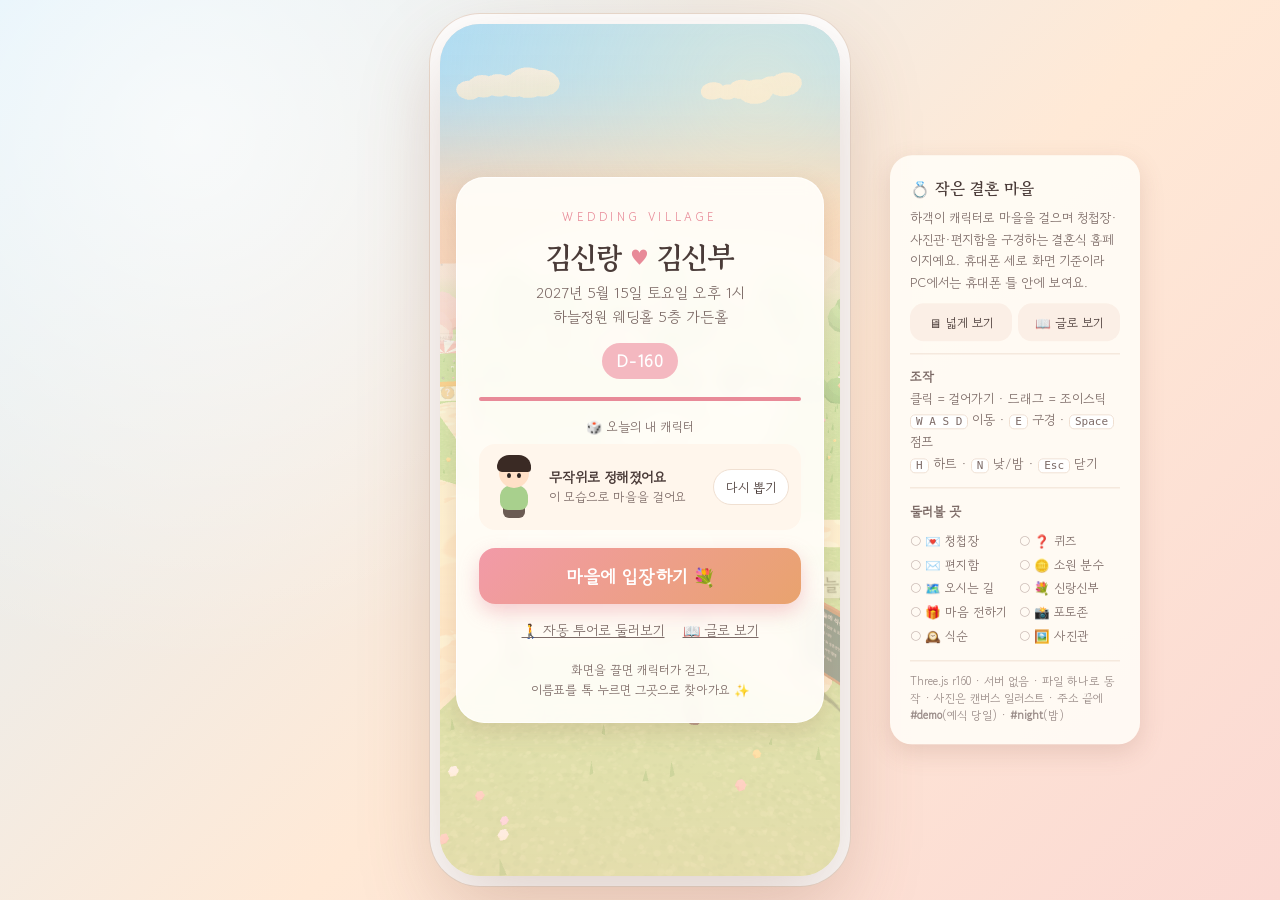
==== index.html @ 97f48010 "MarriageVillage: 걸어서 구경하는 3D 모바일 청첩장 템플릿 Co-Authored-By: Claude Fable 5.1 <noreply@anthropic.com>" ====
<!doctype html>
<html lang="ko">
<head>
<meta charset="utf-8" />
<meta name="viewport" content="width=device-width, initial-scale=1, maximum-scale=1, user-scalable=no, viewport-fit=cover, interactive-widget=resizes-content" />
<meta name="theme-color" content="#CDEBFA" />
<meta name="format-detection" content="telephone=no" />
<title>김신랑 ♥ 김신부 결혼합니다</title>
<meta name="description" content="김신랑 ♥ 김신부의 작은 결혼 마을에 놀러 오세요" />
<!-- 카카오톡·문자로 링크를 보낼 때 보이는 미리보기 -->
<meta property="og:type" content="website" />
<meta property="og:title" content="김신랑 ♥ 김신부 결혼합니다 💍" />
<meta property="og:description" content="캐릭터로 작은 결혼 마을을 걸으며 청첩장과 추억 사진을 구경해 주세요" />
<!-- 카톡·인스타 링크 미리보기 사진 (인터넷에 올린 주소로 바꿔주세요) -->
<meta property="og:url" content="https://marriagevillage.vercel.app/" />
<meta property="og:image" content="https://marriagevillage.vercel.app/og.jpg" />
<meta property="og:image:width" content="1200" />
<meta property="og:image:height" content="630" />
<meta name="twitter:card" content="summary_large_image" />
<link rel="icon" href="data:image/svg+xml,<svg xmlns='http://www.w3.org/2000/svg' viewBox='0 0 100 100'><text y='.9em' font-size='90'>💍</text></svg>" />
<link rel="preconnect" href="https://fonts.googleapis.com" />
<link rel="preconnect" href="https://fonts.gstatic.com" crossorigin />
<link href="https://fonts.googleapis.com/css2?family=Gowun+Batang:wght@400;700&family=Gowun+Dodum&display=swap" rel="stylesheet" />
<link rel="stylesheet" href="css/style.css" />
</head>
<body>
<div id="phone">
  <div id="app"></div>

  <!-- 📖 글로 보기: 3D 없이 한 페이지로 읽는 청첩장 (내용은 textview.js가 채움) -->
  <div id="textview" role="document" aria-label="글로 보기"></div>

  <!-- 시작 화면 (뒤로 마을이 천천히 돌아가며 보여요) -->
  <section id="intro">
    <div class="intro-card">
      <div class="intro-eyebrow">WEDDING VILLAGE</div>
      <div class="intro-names"><span id="i-groom"></span><span class="heart">♥</span><span id="i-bride"></span></div>
      <div class="intro-date" id="i-date"></div>
      <div><span class="intro-dday" id="i-dday"></span><span class="demo-badge" id="demo-badge" hidden>데모 시계</span></div>
      <div class="today" id="today" hidden>
        <div class="t-now"></div>
        <div class="btns"><button class="btn small t-dir" type="button">🗺️ 오시는 길</button><button class="btn small t-acc" type="button">🎁 마음 전하실 곳</button></div>
      </div>
      <div class="loadbar"><i id="loadbar"></i></div>
      <div class="intro-label">🎲 오늘의 내 캐릭터</div>
      <div class="char-line">
        <div class="avatar" id="avatar" aria-hidden="true"><i class="hd"></i><i class="bd"></i><i class="lg"></i></div>
        <div class="char-text"><b>무작위로 정해졌어요</b>이 모습으로 마을을 걸어요</div>
        <button class="btn-reroll" id="btn-reroll" type="button" aria-label="캐릭터 다시 뽑기">다시 뽑기</button>
      </div>
      <button class="btn-primary" id="btn-enter" disabled>마을 준비 중…</button>
      <div class="btn-row">
        <button class="btn-ghost" id="btn-tour-start">🚶 자동 투어로 둘러보기</button>
        <button class="btn-ghost" id="btn-text">📖 글로 보기</button>
      </div>
      <div class="intro-help" id="intro-help">화면을 끌면 캐릭터가 걷고,<br />이름표를 톡 누르면 그곳으로 찾아가요 ✨</div>
    </div>
  </section>

  <!-- 상단 -->
  <div class="hud-top">
    <div class="pill names-pill"><b id="h-names"></b><span class="dd" id="h-dday"></span></div>
    <button class="pill exit-pill" id="btn-exit">🚪 밖으로 나가기</button>
    <button class="pill tour-pill" id="btn-tour">🚶 투어 중 · 멈추기</button>
    <div class="spacer"></div>
    <button class="icon-btn" id="btn-sound" aria-label="소리 켜기/끄기" hidden>🔇</button>
    <button class="icon-btn" id="btn-shot" aria-label="기념사진">📷</button>
    <button class="icon-btn" id="btn-menu" aria-label="바로가기">☰</button>
  </div>
  <nav id="museum-bar" aria-label="사진관 테마"></nav>

  <!-- 조작 -->
  <div id="joy"><div class="knob"></div><span class="hint">화면을 끌어서 걸어요</span></div>
  <div class="actions">
    <div class="row">
      <button class="round" id="btn-heart" aria-label="하트">💗</button>
      <button class="round" id="btn-jump" aria-label="점프">⤴</button>
    </div>
    <button id="btn-action"><span class="em">👋</span><span class="lb">인사하기</span></button>
  </div>

  <div id="toast" role="status" aria-live="polite"></div>
  <div id="count" aria-hidden="true"></div>
  <div id="fade"></div>

  <!-- 팝업 -->
  <div id="modal">
    <div class="backdrop"></div>
    <div class="sheet" role="dialog" aria-modal="true" aria-labelledby="modal-title">
      <div class="sheet-top">
        <div class="grab"></div>
        <div class="sheet-head">
          <h2 id="modal-title"></h2>
          <button class="fs fs-toggle" id="modal-fs" type="button" aria-label="글자 크게">가+</button>
          <button class="close" id="modal-close" aria-label="닫기">✕</button>
        </div>
      </div>
      <div class="sheet-body" id="modal-body"></div>
    </div>
  </div>

  <!-- 사진 크게 보기 -->
  <div id="lightbox" role="dialog" aria-label="사진 크게 보기">
    <button class="lb-close" aria-label="닫기">✕</button>
    <button class="lb-nav prev" aria-label="이전">‹</button>
    <img alt="" />
    <div class="cap"></div>
    <button class="lb-nav next" aria-label="다음">›</button>
    <div class="lb-help">두 번 탭해서 확대 · 옆으로 넘기기 · 아래로 내려 닫기</div>
  </div>

  <audio id="bgm" loop preload="none"></audio>
</div>

<!-- 휴대폰을 가로로 들었을 때 -->
<div id="rotate"><div class="ph">📱</div><b>휴대폰을 세로로 돌려주세요</b><span class="muted">세로 화면에 맞춰 만들었어요</span></div>

<!-- PC에서만 보이는 소개 패널 -->
<aside id="desk">
  <h3>💍 작은 결혼 마을</h3>
  <p>하객이 캐릭터로 마을을 걸으며 청첩장·사진관·편지함을 구경하는 결혼식 홈페이지예요. 휴대폰 세로 화면 기준이라 PC에서는 휴대폰 틀 안에 보여요.</p>
  <div class="desk-btns">
    <button class="btn" id="btn-wide" type="button">🖥 넓게 보기</button>
    <button class="btn" id="btn-desk-text" type="button">📖 글로 보기</button>
  </div>
  <hr />
  <b>조작</b><br />
  클릭 = 걸어가기 · 드래그 = 조이스틱<br />
  <kbd>W A S D</kbd> 이동 · <kbd>E</kbd> 구경 · <kbd>Space</kbd> 점프<br />
  <kbd>H</kbd> 하트 · <kbd>N</kbd> 낮/밤 · <kbd>Esc</kbd> 닫기
  <hr />
  <b>둘러볼 곳</b> <span id="visit-count" class="muted"></span>
  <ul class="visits" id="visits">
    <li data-id="invitation">💌 청첩장</li>
    <li data-id="mailbox">✉️ 편지함</li>
    <li data-id="directions">🗺️ 오시는 길</li>
    <li data-id="gift">🎁 마음 전하기</li>
    <li data-id="schedule">🕰️ 식순</li>
    <li data-id="quiz">❓ 퀴즈</li>
    <li data-id="fountain">🪙 소원 분수</li>
    <li data-id="couple">💐 신랑신부</li>
    <li data-id="photozone">📸 포토존</li>
    <li data-id="museum">🖼️ 사진관</li>
  </ul>
  <hr />
  <small>Three.js r160 · 서버 없음 · 파일 하나로 동작 · 사진은 캔버스 일러스트 · 주소 끝에 <b>#demo</b>(예식 당일) · <b>#night</b>(밤)</small>
</aside>

<script src="config.js"></script>
<!-- 모든 코드를 한 파일로 묶은 것 (원본은 src 폴더). 파일을 더블클릭해서 열어도 동작해요 -->
<script src="js/app.js"></script>
</body>
</html>
---- css/style.css ----
/* =========================================================
   📱 모바일 우선 스타일
   - 휴대폰: 화면 전체를 사용
   - PC: 가운데에 휴대폰 크기 화면으로 보기 (소개 패널 · 넓게 보기)
   ========================================================= */
:root {
  --cream: #FFF9F0;
  --paper: #FFFDF8;
  --peach: #FFD9BF;
  --blush: #F4B8C0;
  --rose: #E88A98;
  --rose-deep: #C9637A;
  --gold: #E2B865;
  --sage: #9CC08A;
  --sky: #8FB8DE;
  --ink: #4A3B38;
  --ink-soft: #7C6A66;
  --line: #F0E0D2;
  --shadow: 0 8px 24px rgba(140, 90, 70, .18);
  --safe-t: env(safe-area-inset-top, 0px);
  --safe-b: env(safe-area-inset-bottom, 0px);
  --safe-l: env(safe-area-inset-left, 0px);
  --safe-r: env(safe-area-inset-right, 0px);
}
* { box-sizing: border-box; -webkit-tap-highlight-color: transparent; }
[hidden] { display: none !important; }
html, body {
  margin: 0; height: 100%; overflow: hidden; background: #FFE9D6;
  font-family: 'Gowun Dodum', 'Apple SD Gothic Neo', 'Malgun Gothic', sans-serif;
  color: var(--ink); overscroll-behavior: none; touch-action: none;
  -webkit-user-select: none; user-select: none; -webkit-touch-callout: none; -webkit-text-size-adjust: 100%;
}
button { font-family: inherit; color: inherit; cursor: pointer; border: 0; background: none; padding: 0; touch-action: manipulation; }
a { touch-action: manipulation; }
.serif { font-family: 'Gowun Batang', serif; }
:focus-visible { outline: 3px solid var(--rose); outline-offset: 2px; }

/* 휴대폰 화면 틀: 안쪽의 fixed 요소들은 모두 이 틀 기준으로 배치됩니다 */
#phone { position: fixed; inset: 0; overflow: hidden; transform: translateZ(0); background: #FFE9D6; }
#app { position: absolute; inset: 0; }
#app canvas { display: block; width: 100%; height: 100%; touch-action: none; }

/* ---------- PC에서는 휴대폰 크기로 미리보기 ---------- */
#desk { display: none; }
@media (min-width: 700px) and (hover: hover) and (pointer: fine) {
  body {
    background:
      radial-gradient(circle at 15% 15%, rgba(255,255,255,.7), transparent 40%),
      linear-gradient(135deg, #DDF0FA, #FFE9D6 55%, #FBD9D3);
  }
  #phone {
    inset: 0; margin: auto; width: 400px; height: min(860px, calc(100vh - 48px)); border-radius: 40px;
    box-shadow: 0 30px 80px rgba(140, 90, 70, .28), 0 0 0 10px #fff, 0 0 0 11px #EADBCF;
  }
}
@media (min-width: 1060px) and (hover: hover) and (pointer: fine) {
  #desk {
    display: block; position: fixed; top: 50%; left: calc(50% + 250px); transform: translateY(-50%); width: 250px;
    background: rgba(255,253,248,.88); border-radius: 22px; padding: 20px; box-shadow: var(--shadow);
    font-size: 13px; line-height: 1.65; color: var(--ink-soft); -webkit-user-select: text; user-select: text;
  }
  #desk h3 { margin: 0 0 6px; font-size: 16px; color: var(--ink); font-family: 'Gowun Batang', serif; }
  #desk kbd { background: #fff; border: 1px solid var(--line); border-radius: 5px; padding: 0 5px; font-size: 11px; }
  #desk hr { border: 0; border-top: 1px solid var(--line); margin: 12px 0; }
}

/* ---------- 가로 화면 안내 ---------- */
#rotate {
  display: none; position: fixed; inset: 0; z-index: 200; flex-direction: column; align-items: center; justify-content: center;
  gap: 10px; text-align: center; background: linear-gradient(180deg, #CDEBFA, #FFE9D6); font-size: 16px;
}
#rotate .ph { font-size: 54px; animation: tilt 2.2s ease-in-out infinite; }
@keyframes tilt { 0%, 100% { transform: rotate(-90deg); } 50% { transform: rotate(0); } }
/* 키보드가 올라와 화면이 낮아진 경우(비율 4:3 미만)는 가로로 치지 않음 */
@media (orientation: landscape) and (max-height: 520px) and (min-aspect-ratio: 4/3) and (pointer: coarse) { #rotate { display: flex; } }

/* ---------- 시작 화면 ---------- */
#intro {
  position: fixed; inset: 0; z-index: 50; display: flex; align-items: center; justify-content: center;
  background:
    radial-gradient(circle at 80% 8%, rgba(255,240,200,.5), transparent 45%),
    linear-gradient(180deg, rgba(205,235,250,.3) 0%, rgba(255,233,214,.4) 60%, rgba(255,217,198,.55) 100%);
  padding: calc(20px + var(--safe-t)) 16px calc(20px + var(--safe-b)); overflow-y: auto; touch-action: pan-y;
  transition: opacity .8s ease, visibility .8s;
}
#intro.hide { opacity: 0; visibility: hidden; }
.intro-card {
  width: 100%; max-width: 380px; background: rgba(255,253,248,.94); backdrop-filter: blur(8px); -webkit-backdrop-filter: blur(8px);
  border-radius: 28px; box-shadow: var(--shadow); padding: 30px 22px 22px; text-align: center; border: 1px solid rgba(255,255,255,.8);
}
.intro-eyebrow { letter-spacing: .3em; font-size: 12px; color: var(--rose); margin-bottom: 10px; }
.intro-names { font-family: 'Gowun Batang', serif; font-size: 29px; font-weight: 700; margin: 4px 0; white-space: nowrap; }
.intro-names .heart { color: var(--rose); font-size: 21px; margin: 0 8px; vertical-align: 3px; }
.intro-date { color: var(--ink-soft); font-size: 15px; line-height: 1.6; }
.intro-dday { display: inline-block; margin: 14px 0 18px; padding: 6px 14px; border-radius: 999px; background: var(--blush); color: #fff; font-weight: 700; letter-spacing: .05em; }
.intro-label { font-size: 13px; color: var(--ink-soft); margin: 4px 0 8px; }
.btn-primary {
  width: 100%; min-height: 56px; padding: 14px; border-radius: 16px; font-size: 18px; font-weight: 700; color: #fff;
  background: linear-gradient(135deg, #F29AA8, #E9A36E); box-shadow: 0 8px 20px rgba(233,138,152,.4); transition: transform .15s;
}
.btn-primary:active { transform: scale(.97); }
.btn-primary:disabled { opacity: .6; }
.btn-ghost { margin-top: 10px; font-size: 14px; color: var(--ink-soft); text-decoration: underline; padding: 10px; }
.intro-help { font-size: 12.5px; color: var(--ink-soft); margin-top: 10px; line-height: 1.6; }
.loadbar { height: 4px; background: var(--line); border-radius: 4px; overflow: hidden; margin: 0 0 16px; }
.loadbar i { display: block; height: 100%; width: 0; background: var(--rose); transition: width .3s; }

/* 🎲 내 캐릭터 (무작위) */
.char-line { display: flex; align-items: center; justify-content: center; gap: 12px; margin: 0 0 18px; background: #FFF6EC; border-radius: 16px; padding: 10px 12px; }
.avatar { position: relative; flex: none; width: 46px; height: 66px; --skin: #FFE0C7; --outfit: #8FB8DE; --hair: #5A3A2A; animation: bob 2.4s ease-in-out infinite; }
.avatar i { position: absolute; left: 50%; display: block; }
.avatar .hd { top: 4px; width: 30px; height: 30px; margin-left: -15px; border-radius: 50%; background: var(--skin); z-index: 2; }
.avatar .hd::before { content: ''; position: absolute; left: -2px; right: -2px; top: -3px; height: 17px; border-radius: 17px 17px 5px 7px; background: var(--hair); }
.avatar .hd::after { content: ''; position: absolute; left: 8px; top: 15px; width: 4px; height: 5px; border-radius: 50%; background: #2B2220; box-shadow: 10px 0 0 #2B2220; }
.avatar .bd { top: 31px; width: 28px; height: 25px; margin-left: -14px; border-radius: 12px 12px 8px 8px; background: var(--outfit); z-index: 1; }
.avatar .lg { top: 54px; width: 22px; height: 10px; margin-left: -11px; border-radius: 0 0 6px 6px; background: #6B5B53; }
.avatar.long::before { content: ''; position: absolute; left: 50%; top: 8px; width: 38px; height: 40px; margin-left: -19px; border-radius: 18px 18px 12px 12px; background: var(--hair); }
.avatar.pop { animation: pop .45s ease; }
@keyframes bob { 0%, 100% { transform: translateY(0); } 50% { transform: translateY(-3px); } }
@keyframes pop { 0% { transform: scale(.5) rotate(-12deg); } 60% { transform: scale(1.18); } 100% { transform: scale(1); } }
.char-text { flex: 1; text-align: left; font-size: 12.5px; color: var(--ink-soft); line-height: 1.5; word-break: keep-all; }
.char-text b { display: block; color: var(--ink); font-size: 14px; }
.btn-reroll { flex: none; font-size: 13px; min-height: 36px; padding: 6px 12px; border-radius: 999px; background: #fff; border: 1px solid var(--line); }
.btn-reroll:active { transform: scale(.95); }

/* ---------- 상단 ---------- */
.hud-top {
  position: fixed; z-index: 10; top: calc(10px + var(--safe-t)); left: calc(12px + var(--safe-l)); right: calc(12px + var(--safe-r));
  display: flex; align-items: center; gap: 8px; pointer-events: none;
}
.pill {
  pointer-events: auto; background: rgba(255,253,248,.92); border-radius: 999px; box-shadow: var(--shadow);
  padding: 9px 14px; font-size: 14px; display: flex; align-items: center; gap: 6px; white-space: nowrap; min-width: 0;
}
.pill b { font-family: 'Gowun Batang', serif; overflow: hidden; text-overflow: ellipsis; }
.pill .dd { color: var(--rose); font-weight: 700; font-size: 12px; }
.hud-top .spacer { flex: 1; }
/* 사진관 안에서는 이름표 대신 '밖으로 나가기' 버튼 */
.exit-pill { display: none; min-height: 44px; font-size: 15px; font-weight: 700; color: #fff; background: var(--rose); }
.exit-pill:active { transform: scale(.95); }
body.in-museum .exit-pill { display: flex; }
body.in-museum .names-pill { display: none; }
.icon-btn {
  pointer-events: auto; flex: none; width: 44px; height: 44px; border-radius: 50%; background: rgba(255,253,248,.94);
  box-shadow: var(--shadow); font-size: 19px; display: grid; place-items: center;
}
.icon-btn:active, .round:active { transform: scale(.92); }

/* 사진관 테마 바 */
#museum-bar {
  position: fixed; z-index: 10; top: calc(62px + var(--safe-t)); left: 0; right: 0; display: none;
  gap: 8px; overflow-x: auto; padding: 4px 12px 8px; scrollbar-width: none; touch-action: pan-x;
}
#museum-bar::-webkit-scrollbar { display: none; }
body.in-museum #museum-bar { display: flex; }
.chip {
  flex: none; min-height: 44px; padding: 9px 14px; border-radius: 999px; background: rgba(255,253,248,.95); font-size: 14px;
  box-shadow: 0 4px 12px rgba(0,0,0,.1); border: 2px solid transparent;
}
.chip.on { border-color: var(--rose); color: var(--rose-deep); font-weight: 700; }
.chip.accent { background: var(--rose); color: #fff; }

/* ---------- 조이스틱 (화면 어디든 끌면 그 자리에 나타남) ---------- */
#joy {
  position: absolute; z-index: 9; width: 116px; height: 116px; margin: -58px 0 0 -58px; border-radius: 50%;
  left: calc(80px + var(--safe-l)); top: calc(100% - 100px - var(--safe-b));
  background: radial-gradient(circle, rgba(255,255,255,.4), rgba(255,255,255,.14)); border: 2px solid rgba(255,255,255,.75);
  box-shadow: 0 6px 20px rgba(120,80,60,.15); pointer-events: none; opacity: .6; transition: left .3s, top .3s, opacity .3s;
}
#joy.active { opacity: 1; transition: opacity .12s; }
#joy .knob {
  position: absolute; left: 50%; top: 50%; width: 54px; height: 54px; margin: -27px 0 0 -27px; border-radius: 50%;
  background: linear-gradient(145deg, #fff, #FFE3D3); box-shadow: 0 4px 12px rgba(120,80,60,.3);
}
#joy .hint {
  position: absolute; left: 50%; bottom: calc(100% + 8px); transform: translateX(-50%); white-space: nowrap;
  font-size: 12px; color: #fff; background: rgba(74,59,56,.55); padding: 4px 10px; border-radius: 999px;
}
body.moved #joy .hint { display: none; }

/* ---------- 오른쪽 버튼 ---------- */
.actions {
  position: fixed; z-index: 10; right: calc(16px + var(--safe-r)); bottom: calc(24px + var(--safe-b));
  display: flex; flex-direction: column; align-items: flex-end; gap: 12px;
}
.actions .row { display: flex; gap: 10px; }
.round { width: 52px; height: 52px; border-radius: 50%; background: rgba(255,253,248,.94); box-shadow: var(--shadow); font-size: 21px; display: grid; place-items: center; }
#btn-action {
  min-width: 84px; height: 84px; border-radius: 42px; padding: 0 18px; color: #fff; font-size: 15px; font-weight: 700;
  background: linear-gradient(135deg, #F29AA8, #E9A36E); box-shadow: 0 8px 22px rgba(233,138,152,.45);
  display: flex; align-items: center; justify-content: center; gap: 6px; line-height: 1.2; max-width: 200px;
  transform: scale(.85); opacity: .45; transition: transform .2s, opacity .2s;
}
#btn-action.ready { transform: scale(1); opacity: 1; animation: pulse 1.6s ease-in-out infinite; }
#btn-action .em { font-size: 24px; }
@keyframes pulse { 0%, 100% { box-shadow: 0 8px 22px rgba(233,138,152,.45); } 50% { box-shadow: 0 8px 34px rgba(233,138,152,.85); } }

/* ---------- 알림 / 화면 전환 ---------- */
#toast {
  position: fixed; z-index: 40; left: 50%; top: calc(118px + var(--safe-t)); transform: translate(-50%, -10px);
  background: rgba(74,59,56,.88); color: #fff; padding: 11px 18px; border-radius: 18px; font-size: 14px; line-height: 1.5;
  opacity: 0; transition: .35s; pointer-events: none; width: max-content; max-width: calc(100% - 40px); text-align: center;
}
#toast.show { opacity: 1; transform: translate(-50%, 0); }
#fade { position: fixed; inset: 0; z-index: 45; background: #FFF6EC; opacity: 0; pointer-events: none; transition: opacity .45s; }
#fade.on { opacity: 1; }

/* ---------- 아래에서 올라오는 팝업 ---------- */
#modal { position: fixed; inset: 0; z-index: 30; display: none; }
#modal.open { display: block; }
#modal .backdrop { position: absolute; inset: 0; background: rgba(74,59,56,.38); animation: fadeIn .25s; transition: opacity .22s; }
#modal .sheet {
  position: absolute; left: 0; right: 0; bottom: var(--kb, 0px); max-height: calc(90% - var(--kb, 0px));
  background: var(--paper); border-radius: 26px 26px 0 0; box-shadow: 0 -10px 40px rgba(0,0,0,.15);
  display: flex; flex-direction: column; padding-bottom: var(--safe-b);
  animation: slideUp .38s cubic-bezier(.2,.9,.3,1.03); transition: transform .25s ease;
}
#modal.closing .backdrop { opacity: 0; }
#modal.closing .sheet { transform: translateY(105%) !important; transition: transform .22s ease-in; }
.sheet-top { flex: none; touch-action: none; cursor: grab; }
.grab { width: 42px; height: 5px; border-radius: 3px; background: #E6D5C6; margin: 9px auto 0; }
.sheet-head { display: flex; align-items: center; padding: 8px 16px 8px 20px; }
.sheet-head h2 { margin: 0; font-family: 'Gowun Batang', serif; font-size: 20px; flex: 1; }
.sheet-head .close { width: 44px; height: 44px; border-radius: 50%; background: #F6EDE5; font-size: 17px; }
.sheet-head .fs { width: 44px; height: 44px; border-radius: 50%; background: #F6EDE5; font-size: 13px; font-weight: 700; margin-right: 6px; }
.sheet-body {
  overflow-y: auto; padding: 4px 20px 26px; touch-action: pan-y; overscroll-behavior: contain;
  -webkit-overflow-scrolling: touch; -webkit-user-select: text; user-select: text;
}
@keyframes slideUp { from { transform: translateY(100%); } }
@keyframes fadeIn { from { opacity: 0; } }

/* 팝업 안 공통 */
.card { background: #fff; border: 1px solid var(--line); border-radius: 16px; padding: 16px; margin: 12px 0; }
.muted { color: var(--ink-soft); font-size: 14px; }
.center { text-align: center; }
.btns { display: flex; gap: 8px; flex-wrap: wrap; margin-top: 12px; }
.btn {
  flex: 1; min-width: 110px; min-height: 48px; padding: 12px 10px; border-radius: 14px; background: #FBEFE6; font-size: 15px;
  text-align: center; text-decoration: none; color: var(--ink); display: inline-flex; align-items: center; justify-content: center; gap: 6px;
}
.btn:active { filter: brightness(.95); }
.btn:disabled { opacity: .4; cursor: default; }
.btn.pink { background: var(--rose); color: #fff; }
.btn.small { flex: none; min-width: 0; min-height: 44px; padding: 10px 14px; font-size: 14px; }
.divider { height: 1px; background: var(--line); margin: 18px 0; }
.ornament { text-align: center; color: var(--gold); letter-spacing: .5em; margin: 8px 0; }

/* 청첩장 */
.inv-hero { text-align: center; padding: 20px 8px 12px; background: linear-gradient(180deg, #FFF3EA, #fff); border-radius: 18px; }
.inv-hero .en { letter-spacing: .35em; font-size: 12px; color: var(--rose); }
.inv-hero .names { font-family: 'Gowun Batang', serif; font-size: 26px; font-weight: 700; margin: 12px 0 6px; }
.inv-greet { white-space: pre-line; line-height: 2; text-align: center; font-family: 'Gowun Batang', serif; font-size: 15.5px; }
.parents { text-align: center; line-height: 2; font-size: 15px; }
.parents b { font-size: 17px; font-family: 'Gowun Batang', serif; }
.cal { width: 100%; border-collapse: collapse; text-align: center; font-size: 14px; table-layout: fixed; }
.cal th { font-weight: 400; color: var(--ink-soft); padding: 6px 0; font-size: 12px; }
.cal td { padding: 7px 0; }
.cal td.sun, .cal th.sun { color: var(--rose); }
.cal td.day span { display: inline-grid; place-items: center; width: 32px; height: 32px; border-radius: 50%; background: var(--rose); color: #fff; font-weight: 700; }
.countdown { display: flex; justify-content: center; gap: 8px; margin-top: 12px; }
.countdown div { background: #FFF1E8; border-radius: 12px; padding: 8px 6px; flex: 1; max-width: 70px; text-align: center; }
.countdown b { display: block; font-size: 20px; color: var(--rose-deep); }
.countdown small { font-size: 11px; color: var(--ink-soft); }

/* 계좌 */
details.acc { background: #fff; border: 1px solid var(--line); border-radius: 16px; margin: 10px 0; overflow: hidden; }
details.acc summary { padding: 17px 16px; font-weight: 700; list-style: none; display: flex; justify-content: space-between; cursor: pointer; }
details.acc summary::-webkit-details-marker { display: none; }
details.acc summary::after { content: '▾'; color: var(--ink-soft); transition: transform .2s; }
details.acc[open] summary::after { transform: rotate(180deg); }
.acc-row { display: flex; align-items: center; gap: 8px; padding: 12px 16px; border-top: 1px dashed var(--line); }
.acc-row[data-copy] { cursor: pointer; }
.acc-row[data-copy]:active { background: #FFF6EE; }
.acc-row .info { flex: 1; font-size: 14px; line-height: 1.5; min-width: 0; }
.acc-row .info small { color: var(--ink-soft); }

/* ---------- ✉️ 편지함: 쓰기 ---------- */
.field { width: 100%; padding: 13px 14px; border-radius: 12px; border: 1px solid var(--line); background: #fff; font: inherit; font-size: 16px; color: var(--ink); margin-top: 8px; -webkit-user-select: text; user-select: text; }
textarea.field { min-height: 110px; resize: none; }
.seg { display: flex; background: #F6EDE5; border-radius: 12px; padding: 4px; margin-top: 8px; }
.seg button { flex: 1; min-height: 44px; border-radius: 9px; font-size: 14px; }
.seg button.on { background: #fff; box-shadow: 0 2px 6px rgba(0,0,0,.08); font-weight: 700; color: var(--rose-deep); }

/* ---------- ✉️ 편지함: 봉투 목록 ---------- */
.env-head { display: flex; align-items: baseline; justify-content: space-between; margin: 4px 0 4px; }
.env-grid { display: grid; grid-template-columns: 1fr 1fr; gap: 10px; }
.env {
  position: relative; display: block; width: 100%; text-align: left; min-height: 98px; padding: 40px 12px 12px; overflow: hidden;
  background: #FFF8EE; border: 1px solid #EEDCC6; border-radius: 12px; transition: transform .15s;
}
.env.groom { background: #F1F6FC; border-color: #D5E2F2; }
.env.bride { background: #FFF3F5; border-color: #F4D4DA; }
.env.mine { box-shadow: inset 0 0 0 2px var(--gold); }
.env:active { transform: scale(.97); }
.env .flap {
  position: absolute; left: 0; right: 0; top: 0; height: 34px; background: #E9D8C4;
  clip-path: polygon(0 0, 100% 0, 50% 100%); transform-origin: top; transition: transform .3s ease;
}
.env.groom .flap { background: var(--sky); }
.env.bride .flap { background: var(--blush); }
.env.open .flap { transform: rotateX(180deg); opacity: .5; }
.env::before { content: ''; position: absolute; left: 0; right: 0; top: 0; height: 34px; background: linear-gradient(180deg, rgba(0,0,0,.05), transparent); }
.env .seal { position: absolute; left: 50%; top: 22px; transform: translateX(-50%); font-size: 16px; line-height: 1; filter: drop-shadow(0 1px 1px rgba(0,0,0,.15)); }
.env-name { display: block; font-family: 'Gowun Batang', serif; font-size: 14.5px; line-height: 1.3; word-break: keep-all; }
.env-meta { display: block; color: var(--ink-soft); font-size: 11.5px; margin-top: 3px; }

/* ---------- 📜 편지지 ---------- */
.paper {
  position: relative; background: #FFFDF6; border: 1px solid #EFE2D0; border-radius: 6px; padding: 22px 20px 18px; margin-top: 6px;
  box-shadow: 0 10px 30px rgba(120,80,60,.12);
  background-image: repeating-linear-gradient(transparent 0 31px, #F1E4D5 31px 32px); background-position: 0 60px;
  touch-action: pan-y;
}
.paper::before { content: ''; position: absolute; left: 16px; right: 16px; top: 0; height: 4px; border-radius: 0 0 4px 4px; background: linear-gradient(90deg, var(--blush), var(--gold)); }
.paper.groom::before { background: linear-gradient(90deg, #8FB8DE, #5F8FC4); }
.paper.bride::before { background: linear-gradient(90deg, #F4B8C0, #E88A98); }
.paper-top { display: flex; justify-content: space-between; align-items: center; font-size: 13px; color: var(--ink-soft); margin-bottom: 10px; }
.paper-stamp { font-size: 22px; }
.paper-msg { font-family: 'Gowun Batang', serif; font-size: 16px; line-height: 32px; white-space: pre-wrap; word-break: break-word; margin: 0; min-height: 96px; }
.paper-from { text-align: right; margin-top: 14px; font-size: 14px; }
.paper-from b { font-family: 'Gowun Batang', serif; }
.paper-from small { display: block; color: var(--ink-soft); font-size: 12px; margin-top: 2px; }
.paper-nav { display: flex; justify-content: space-between; align-items: center; margin-top: 12px; }
.paper-nav .btn { flex: none; }

/* 식순 */
.timeline { position: relative; margin: 10px 0 0 8px; padding-left: 22px; border-left: 2px dashed var(--blush); }
.tl-item { position: relative; padding: 4px 0 18px; }
.tl-item::before { content: ''; position: absolute; left: -30px; top: 8px; width: 14px; height: 14px; border-radius: 50%; background: #fff; border: 3px solid var(--blush); }
.tl-item.now::before { background: var(--rose); border-color: var(--rose); box-shadow: 0 0 0 6px rgba(232,138,152,.25); }
.tl-item .t { font-weight: 700; color: var(--rose-deep); }
.tl-item .d { color: var(--ink-soft); font-size: 13px; }

/* 퀴즈 */
.quiz-q { font-family: 'Gowun Batang', serif; font-size: 19px; text-align: center; margin: 14px 0 18px; line-height: 1.5; }
.quiz-opt { display: block; width: 100%; text-align: left; padding: 16px; margin: 8px 0; border-radius: 14px; background: #fff; border: 2px solid var(--line); font-size: 16px; }
.quiz-opt.right { border-color: var(--sage); background: #EEF7E9; }
.quiz-opt.wrong { border-color: var(--rose); background: #FDEDEF; }
.progress-dots { display: flex; justify-content: center; gap: 6px; }
.progress-dots i { width: 8px; height: 8px; border-radius: 50%; background: var(--line); }
.progress-dots i.on { background: var(--rose); }

/* 바로가기 메뉴 */
.menu-grid { display: grid; grid-template-columns: repeat(3, 1fr); gap: 10px; margin-top: 10px; }
.menu-item { background: #fff; border: 1px solid var(--line); border-radius: 16px; padding: 16px 4px; font-size: 13px; display: flex; flex-direction: column; align-items: center; gap: 6px; line-height: 1.3; }
.menu-item .e { font-size: 28px; }
.menu-item:active { background: #FFF3EA; }

/* 앨범 */
.album-theme h3 { font-family: 'Gowun Batang', serif; margin: 18px 0 4px; font-size: 17px; }
.album-grid { display: grid; grid-template-columns: repeat(3, 1fr); gap: 5px; margin-top: 8px; }
.album-grid button { aspect-ratio: 1; border-radius: 10px; overflow: hidden; background: #F6EDE5; }
.album-grid img { width: 100%; height: 100%; object-fit: cover; display: block; }

/* ---------- 사진 크게 보기 ---------- */
#lightbox {
  position: fixed; inset: 0; z-index: 35; background: rgba(30,22,20,.96); display: none; flex-direction: column;
  align-items: center; justify-content: center; touch-action: none; overflow: hidden;
}
#lightbox.open { display: flex; }
#lightbox img {
  max-width: 100%; max-height: 72%; background: #fff; box-shadow: 0 10px 40px rgba(0,0,0,.5);
  pointer-events: none; -webkit-user-drag: none; will-change: transform;
}
#lightbox .cap { color: #fff; margin-top: 16px; text-align: center; padding: 0 24px; font-family: 'Gowun Batang', serif; line-height: 1.6; pointer-events: none; }
#lightbox .cap small { display: block; color: rgba(255,255,255,.6); font-family: 'Gowun Dodum', sans-serif; font-size: 12px; margin-top: 4px; }
#lightbox .lb-help { position: absolute; bottom: calc(18px + var(--safe-b)); left: 0; right: 0; text-align: center; color: rgba(255,255,255,.45); font-size: 12px; pointer-events: none; }
#lightbox .lb-nav { position: absolute; top: 50%; transform: translateY(-50%); width: 52px; height: 52px; border-radius: 50%; background: rgba(255,255,255,.14); color: #fff; font-size: 22px; }
#lightbox .prev { left: 8px; }
#lightbox .next { right: 8px; }
#lightbox .lb-close { position: absolute; top: calc(12px + var(--safe-t)); right: 12px; width: 48px; height: 48px; border-radius: 50%; background: rgba(255,255,255,.15); color: #fff; font-size: 19px; }

/* ---------- 📖 글로 보기 ---------- */
#textview {
  position: absolute; inset: 0; z-index: 20; display: none; overflow-y: auto; overscroll-behavior: contain;
  -webkit-overflow-scrolling: touch; touch-action: pan-y; background: var(--cream);
  -webkit-user-select: text; user-select: text; -webkit-touch-callout: default;
}
body.reading #textview { display: block; }
body.reading .hud-top, body.reading #joy, body.reading .actions, body.reading #museum-bar { display: none !important; }
.tv-top {
  position: sticky; top: 0; z-index: 5; display: flex; gap: 8px; align-items: center;
  padding: calc(8px + var(--safe-t)) 10px 8px; background: rgba(255,249,240,.92); backdrop-filter: blur(8px); -webkit-backdrop-filter: blur(8px);
  border-bottom: 1px solid var(--line);
}
.tv-fs { flex: none; width: 40px; height: 40px; border-radius: 50%; background: #fff; border: 1px solid var(--line); font-size: 13px; font-weight: 700; }
.tv-back { flex: none; min-height: 40px; padding: 0 14px; border-radius: 999px; background: var(--rose); color: #fff; font-weight: 700; font-size: 14px; }
.tv-back:active { transform: scale(.95); }
.tv-chips { display: flex; gap: 6px; overflow-x: auto; scrollbar-width: none; touch-action: pan-x; }
.tv-chips::-webkit-scrollbar { display: none; }
.tv-chips .chip { min-height: 40px; padding: 7px 12px; font-size: 13px; box-shadow: none; background: #fff; border: 1px solid var(--line); }
.tv-chips .chip.on { border-color: var(--rose); }
.tv-inner { padding: 0 18px calc(40px + var(--safe-b)); }
.tv-hero { text-align: center; padding: 28px 8px 18px; }
.tv-hero .en { letter-spacing: .35em; font-size: 12px; color: var(--rose); }
.tv-names { font-family: 'Gowun Batang', serif; font-size: 30px; font-weight: 700; margin: 10px 0 6px; }
.tv-names .heart { color: var(--rose); font-size: 22px; margin: 0 6px; }
.tv-hero .btn-primary { margin-top: 10px; }
.tv-hint { font-size: 12.5px; margin: 10px 0 0; }
.tv-sec { padding: 22px 0 10px; border-top: 1px dashed var(--line); scroll-margin-top: 68px; }
.tv-h { font-family: 'Gowun Batang', serif; font-size: 20px; margin: 0 0 6px; display: flex; align-items: center; gap: 8px; }
.tv-sub { margin: 0 0 8px; }
.tv-foot { text-align: center; padding: 30px 0 10px; color: var(--ink-soft); font-size: 13px; border-top: 1px dashed var(--line); }

/* 3D가 안 되는 휴대폰: 3D 전용 버튼 숨김 */
body.no3d .intro-label, body.no3d .char-line, body.no3d #btn-text, body.no3d .intro-help,
body.no3d #btn-shot, body.no3d #joy, body.no3d .actions { display: none !important; }

/* 시작 전에는 조작 버튼 숨김 */
body:not(.playing) .hud-top, body:not(.playing) #joy, body:not(.playing) .actions { display: none; }

@media (max-width: 360px) {
  #btn-action { height: 76px; min-width: 76px; font-size: 13px; }
  .pill { font-size: 13px; padding: 8px 11px; }
  .intro-names { font-size: 25px; }
  .menu-item { font-size: 12px; }
  .env-grid { grid-template-columns: 1fr; }
}

.confetti { position: absolute; z-index: 60; top: -30px; font-size: 22px; pointer-events: none; animation: fall linear forwards; }
@keyframes fall { to { transform: translateY(110vh) rotate(540deg); } }

/* 움직임을 줄여 달라고 설정한 휴대폰 */
@media (prefers-reduced-motion: reduce) {
  .avatar, #rotate .ph, #btn-action.ready, .confetti { animation: none !important; }
  #modal .sheet, #modal .backdrop, #intro, .env .flap { animation: none !important; transition: none !important; }
}

/* ---------- 시작 화면: 3D가 안 되면 불투명하게 ---------- */
body.no3d #intro { background: linear-gradient(180deg, #CDEBFA 0%, #FFE9D6 60%, #FFD9C6 100%); }
.btn-row { display: flex; justify-content: center; gap: 2px; flex-wrap: wrap; }
.btn-row .btn-ghost { margin-top: 6px; padding: 10px 8px; }
body.no3d #btn-tour-start { display: none !important; }
.demo-badge { display: inline-block; margin-left: 6px; padding: 2px 8px; border-radius: 999px; background: #4A3B38; color: #fff; font-size: 11px; vertical-align: middle; }

/* 예식 당일: 시작 화면 바로가기 */
.today { background: #FFF1E8; border-radius: 16px; padding: 12px 12px 10px; margin: 0 0 14px; }
.today .t-now { font-weight: 700; color: var(--rose-deep); font-size: 14px; }
.today .btns { margin-top: 8px; justify-content: center; }

/* 📸 포토존 카운트다운 */
#count {
  position: fixed; z-index: 44; left: 50%; top: 40%; transform: translate(-50%, -50%) scale(.4); opacity: 0; pointer-events: none;
  font-family: 'Gowun Batang', serif; font-size: 120px; font-weight: 700; color: #fff; text-shadow: 0 6px 24px rgba(201,99,122,.6), 0 0 0 4px rgba(201,99,122,.2);
}
#count.show { animation: countPop .65s ease-out forwards; }
@keyframes countPop { 0% { opacity: 0; transform: translate(-50%, -50%) scale(.4); } 25% { opacity: 1; transform: translate(-50%, -50%) scale(1.1); } 100% { opacity: 0; transform: translate(-50%, -50%) scale(1.3); } }

/* 🚶 투어 중 표시 */
.tour-pill { display: none; min-height: 44px; font-size: 14px; font-weight: 700; color: #fff; background: var(--ink); }
body.touring .tour-pill { display: flex; }
body.touring .names-pill { display: none; }

/* 가+ 큰 글씨 */
html.big .sheet-body, html.big .tv-inner { zoom: 1.18; }
html.big .menu-grid { grid-template-columns: repeat(2, 1fr); }

/* ---------- PC 소개 패널 ---------- */
#desk p { margin: 6px 0 0; }
#desk .desk-btns { display: flex; gap: 6px; margin-top: 10px; }
#desk .desk-btns .btn { min-height: 38px; font-size: 12.5px; padding: 6px 8px; min-width: 0; }
#desk .visits { list-style: none; padding: 0; margin: 6px 0 0; columns: 2; column-gap: 8px; font-size: 12.5px; line-height: 1.9; }
#desk .visits li::before { content: '○ '; color: #C9B9B3; }
#desk .visits li.done { color: var(--ink); }
#desk .visits li.done::before { content: '✓ '; color: var(--rose-deep); font-weight: 700; }
#desk a { color: var(--rose-deep); text-decoration: none; font-weight: 700; }
#desk small { display: block; color: #9A8C88; font-size: 11.5px; line-height: 1.5; }

/* 🖥 넓게 보기 (PC): 휴대폰 틀을 벗고 창 전체로 */
body.wide #phone { inset: 0 !important; width: auto !important; height: auto !important; margin: 0 !important; border-radius: 0 !important; box-shadow: none !important; }
body.wide #desk { top: auto; bottom: 16px; left: 16px; transform: none; width: 230px; max-height: 50vh; overflow: auto; }
body.wide #modal .sheet { left: 0; right: 0; width: min(100%, 560px); margin: 0 auto; border-radius: 26px 26px 0 0; }
body.wide .tv-inner { max-width: 620px; margin: 0 auto; }
body.wide #lightbox img { max-width: min(100%, 900px); }
body.wide #intro .intro-card { max-width: 420px; }
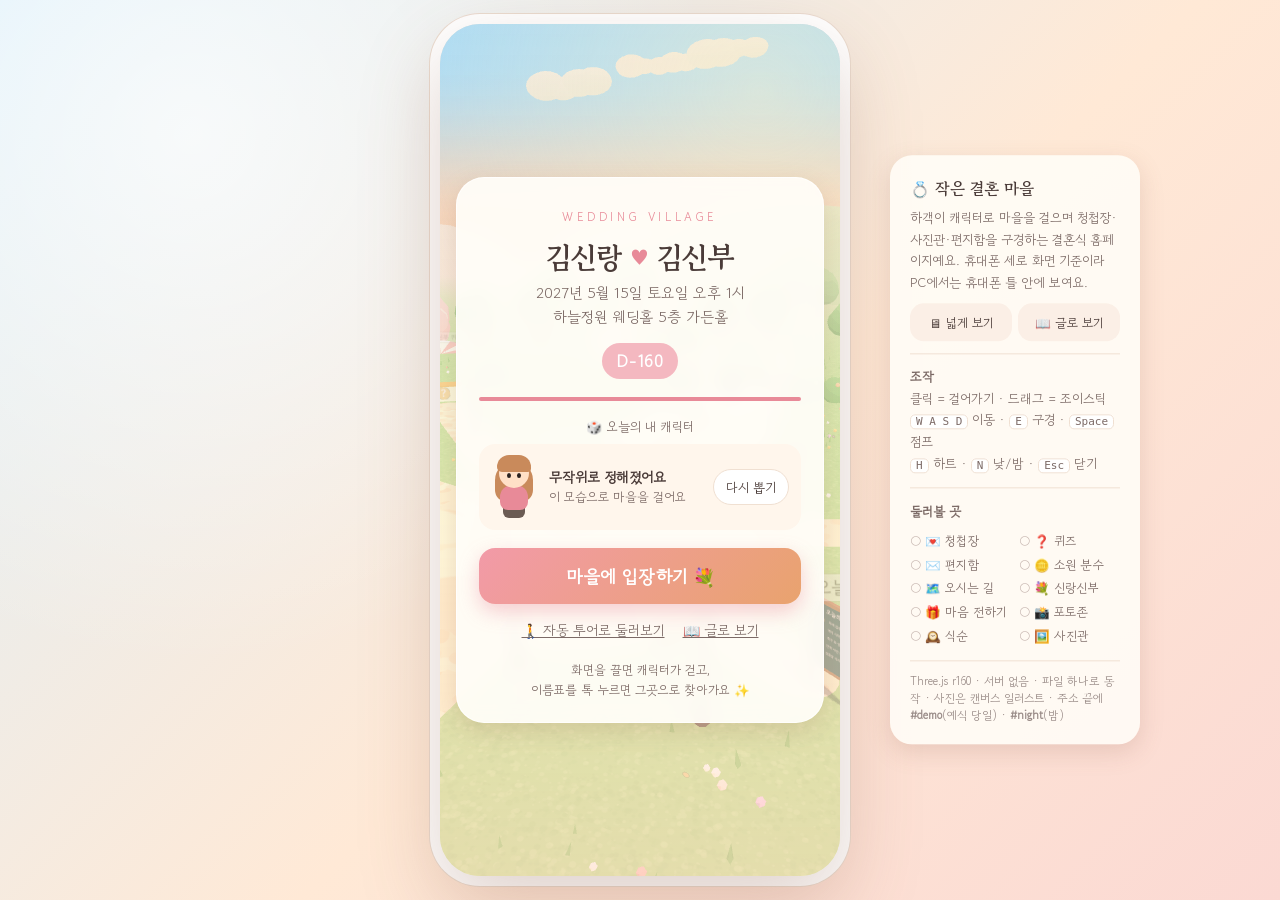
==== commit ddd61477: "모바일: 걷는 중에도 하트·점프·구경 버튼 반응(pointerdown), 글로 보기를 ☰ 옆 버튼으로, 소리·사진 버튼은 ☰ 아래 세로 Co-Authored-By: Claude F" ====
--- a/index.html
+++ b/index.html
@@ -63,9 +63,13 @@
     <button class="pill exit-pill" id="btn-exit">🚪 밖으로 나가기</button>
     <button class="pill tour-pill" id="btn-tour">🚶 투어 중 · 멈추기</button>
     <div class="spacer"></div>
+    <button class="pill text-pill" id="btn-text-hud">📖 글로 보기</button>
+    <button class="icon-btn" id="btn-menu" aria-label="바로가기">☰</button>
+  </div>
+  <!-- ☰ 아래 세로로: 소리 · 기념사진 -->
+  <div class="hud-side">
     <button class="icon-btn" id="btn-sound" aria-label="소리 켜기/끄기" hidden>🔇</button>
     <button class="icon-btn" id="btn-shot" aria-label="기념사진">📷</button>
-    <button class="icon-btn" id="btn-menu" aria-label="바로가기">☰</button>
   </div>
   <nav id="museum-bar" aria-label="사진관 테마"></nav>
 
--- a/css/style.css
+++ b/css/style.css
@@ -135,6 +135,16 @@
 .pill b { font-family: 'Gowun Batang', serif; overflow: hidden; text-overflow: ellipsis; }
 .pill .dd { color: var(--rose); font-weight: 700; font-size: 12px; }
 .hud-top .spacer { flex: 1; }
+/* 📖 글로 보기 (☰ 옆) */
+.text-pill { min-height: 44px; font-weight: 700; font-size: 14px; }
+.text-pill:active { transform: scale(.95); }
+/* ☰ 아래 세로 버튼 (소리 · 기념사진) */
+.hud-side {
+  position: fixed; z-index: 10; right: calc(12px + var(--safe-r)); top: calc(62px + var(--safe-t));
+  display: flex; flex-direction: column; gap: 8px; align-items: flex-end;
+}
+body.in-museum .hud-side { top: calc(116px + var(--safe-t)); }
+body:not(.playing) .hud-side, body.reading .hud-side { display: none; }
 /* 사진관 안에서는 이름표 대신 '밖으로 나가기' 버튼 */
 .exit-pill { display: none; min-height: 44px; font-size: 15px; font-weight: 700; color: #fff; background: var(--rose); }
 .exit-pill:active { transform: scale(.95); }
@@ -413,6 +423,7 @@
 @media (max-width: 360px) {
   #btn-action { height: 76px; min-width: 76px; font-size: 13px; }
   .pill { font-size: 13px; padding: 8px 11px; }
+  .text-pill { padding: 8px 10px; }
   .intro-names { font-size: 25px; }
   .menu-item { font-size: 12px; }
   .env-grid { grid-template-columns: 1fr; }
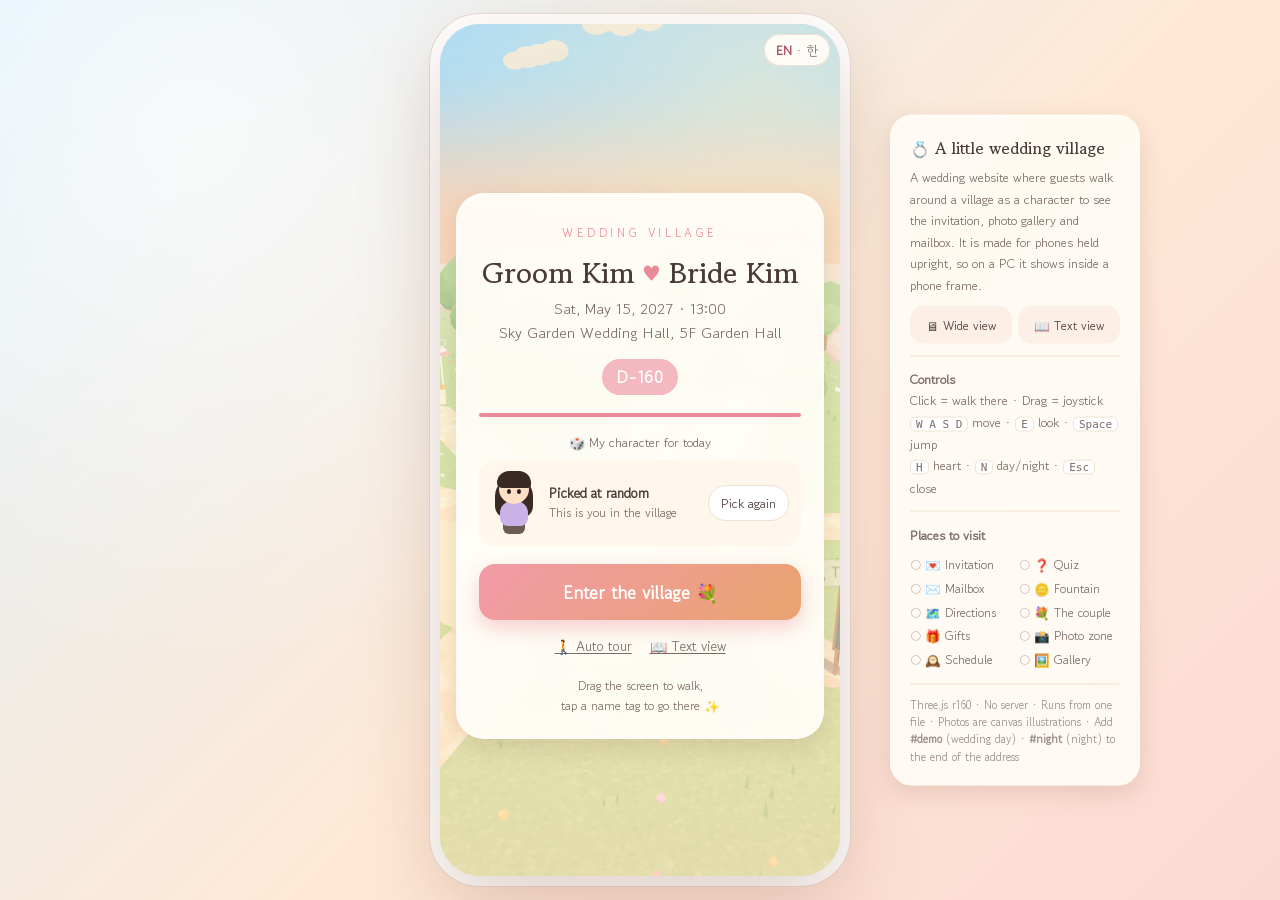
==== commit fad0e9c7: "English/Korean language switch; code comments in English The site now speaks Korean or English. The " ====
--- a/index.html
+++ b/index.html
@@ -1,17 +1,20 @@
 <!doctype html>
-<html lang="ko">
+<html lang="en">
 <head>
 <meta charset="utf-8" />
 <meta name="viewport" content="width=device-width, initial-scale=1, maximum-scale=1, user-scalable=no, viewport-fit=cover, interactive-widget=resizes-content" />
 <meta name="theme-color" content="#CDEBFA" />
 <meta name="format-detection" content="telephone=no" />
-<title>김신랑 ♥ 김신부 결혼합니다</title>
-<meta name="description" content="김신랑 ♥ 김신부의 작은 결혼 마을에 놀러 오세요" />
-<!-- 카카오톡·문자로 링크를 보낼 때 보이는 미리보기 -->
+<title>Groom Kim ♥ Bride Kim are getting married</title>
+<meta name="title-ko" content="김신랑 ♥ 김신부 결혼합니다" />
+<meta name="description" content="Come visit Groom Kim ♥ Bride Kim's little wedding village" />
+<!-- Preview shown when the link is sent by KakaoTalk or text message -->
 <meta property="og:type" content="website" />
-<meta property="og:title" content="김신랑 ♥ 김신부 결혼합니다 💍" />
-<meta property="og:description" content="캐릭터로 작은 결혼 마을을 걸으며 청첩장과 추억 사진을 구경해 주세요" />
-<!-- 카톡·인스타 링크 미리보기 사진 (인터넷에 올린 주소로 바꿔주세요) -->
+<meta property="og:title" content="Groom Kim ♥ Bride Kim are getting married 💍" />
+<meta property="og:description" content="Walk through our little wedding village as a character and see the invitation and our photos" />
+<meta property="og:locale" content="en_US" />
+<meta property="og:locale:alternate" content="ko_KR" />
+<!-- Link preview picture for KakaoTalk / Instagram (change it to the address where you put the site online) -->
 <meta property="og:url" content="https://marriagevillage.vercel.app/" />
 <meta property="og:image" content="https://marriagevillage.vercel.app/og.jpg" />
 <meta property="og:image:width" content="1200" />
@@ -27,67 +30,68 @@
 <div id="phone">
   <div id="app"></div>
 
-  <!-- 📖 글로 보기: 3D 없이 한 페이지로 읽는 청첩장 (내용은 textview.js가 채움) -->
-  <div id="textview" role="document" aria-label="글로 보기"></div>
+  <!-- 📖 Text view: the invitation on one page without 3D (filled in by textview.js) -->
+  <div id="textview" role="document" aria-label="Text view" data-ko-aria-label="글로 보기"></div>
 
-  <!-- 시작 화면 (뒤로 마을이 천천히 돌아가며 보여요) -->
+  <!-- Start screen (the village slowly turns behind it) -->
   <section id="intro">
+    <button class="lang-switch" id="btn-lang" type="button" aria-label="EN · 한 — switch to Korean" data-ko-aria-label="EN · 한 — 영어로 바꾸기" data-ko="EN · <b><span lang='ko'>한</span></b>"><b>EN</b> · <span lang="ko">한</span></button>
     <div class="intro-card">
       <div class="intro-eyebrow">WEDDING VILLAGE</div>
       <div class="intro-names"><span id="i-groom"></span><span class="heart">♥</span><span id="i-bride"></span></div>
       <div class="intro-date" id="i-date"></div>
-      <div><span class="intro-dday" id="i-dday"></span><span class="demo-badge" id="demo-badge" hidden>데모 시계</span></div>
+      <div><span class="intro-dday" id="i-dday"></span><span class="demo-badge" id="demo-badge" hidden data-ko="데모 시계">Demo clock</span></div>
       <div class="today" id="today" hidden>
         <div class="t-now"></div>
-        <div class="btns"><button class="btn small t-dir" type="button">🗺️ 오시는 길</button><button class="btn small t-acc" type="button">🎁 마음 전하실 곳</button></div>
+        <div class="btns"><button class="btn small t-dir" type="button" data-ko="🗺️ 오시는 길">🗺️ Directions</button><button class="btn small t-acc" type="button" data-ko="🎁 마음 전하실 곳">🎁 Gift accounts</button></div>
       </div>
       <div class="loadbar"><i id="loadbar"></i></div>
-      <div class="intro-label">🎲 오늘의 내 캐릭터</div>
+      <div class="intro-label" data-ko="🎲 오늘의 내 캐릭터">🎲 My character for today</div>
       <div class="char-line">
         <div class="avatar" id="avatar" aria-hidden="true"><i class="hd"></i><i class="bd"></i><i class="lg"></i></div>
-        <div class="char-text"><b>무작위로 정해졌어요</b>이 모습으로 마을을 걸어요</div>
-        <button class="btn-reroll" id="btn-reroll" type="button" aria-label="캐릭터 다시 뽑기">다시 뽑기</button>
+        <div class="char-text" data-ko="<b>무작위로 정해졌어요</b>이 모습으로 마을을 걸어요"><b>Picked at random</b>This is you in the village</div>
+        <button class="btn-reroll" id="btn-reroll" type="button" aria-label="Pick a new character" data-ko-aria-label="캐릭터 다시 뽑기" data-ko="다시 뽑기">Pick again</button>
       </div>
-      <button class="btn-primary" id="btn-enter" disabled>마을 준비 중…</button>
+      <button class="btn-primary" id="btn-enter" disabled data-ko="마을 준비 중…">Getting the village ready…</button>
       <div class="btn-row">
-        <button class="btn-ghost" id="btn-tour-start">🚶 자동 투어로 둘러보기</button>
-        <button class="btn-ghost" id="btn-text">📖 글로 보기</button>
+        <button class="btn-ghost" id="btn-tour-start" data-ko="🚶 자동 투어로 둘러보기">🚶 Auto tour</button>
+        <button class="btn-ghost" id="btn-text" data-ko="📖 글로 보기">📖 Text view</button>
       </div>
-      <div class="intro-help" id="intro-help">화면을 끌면 캐릭터가 걷고,<br />이름표를 톡 누르면 그곳으로 찾아가요 ✨</div>
+      <div class="intro-help" id="intro-help" data-ko="화면을 끌면 캐릭터가 걷고,<br />이름표를 톡 누르면 그곳으로 찾아가요 ✨">Drag the screen to walk,<br />tap a name tag to go there ✨</div>
     </div>
   </section>
 
-  <!-- 상단 -->
+  <!-- Top bar -->
   <div class="hud-top">
     <div class="pill names-pill"><b id="h-names"></b><span class="dd" id="h-dday"></span></div>
-    <button class="pill exit-pill" id="btn-exit">🚪 밖으로 나가기</button>
-    <button class="pill tour-pill" id="btn-tour">🚶 투어 중 · 멈추기</button>
+    <button class="pill exit-pill" id="btn-exit" data-ko="🚪 밖으로 나가기">🚪 Go outside</button>
+    <button class="pill tour-pill" id="btn-tour" data-ko="🚶 투어 중 · 멈추기">🚶 On tour · Stop</button>
     <div class="spacer"></div>
-    <button class="pill text-pill" id="btn-text-hud">📖 글로 보기</button>
-    <button class="icon-btn" id="btn-menu" aria-label="바로가기">☰</button>
+    <button class="pill text-pill" id="btn-text-hud" data-ko="📖 글로 보기">📖 Text view</button>
+    <button class="icon-btn" id="btn-menu" aria-label="Shortcuts" data-ko-aria-label="바로가기">☰</button>
   </div>
-  <!-- ☰ 아래 세로로: 소리 · 기념사진 -->
+  <!-- Stacked under ☰: sound · souvenir photo -->
   <div class="hud-side">
-    <button class="icon-btn" id="btn-sound" aria-label="소리 켜기/끄기" hidden>🔇</button>
-    <button class="icon-btn" id="btn-shot" aria-label="기념사진">📷</button>
+    <button class="icon-btn" id="btn-sound" aria-label="Sound on/off" data-ko-aria-label="소리 켜기/끄기" hidden>🔇</button>
+    <button class="icon-btn" id="btn-shot" aria-label="Souvenir photo" data-ko-aria-label="기념사진">📷</button>
   </div>
-  <nav id="museum-bar" aria-label="사진관 테마"></nav>
+  <nav id="museum-bar" aria-label="Gallery themes" data-ko-aria-label="사진관 테마"></nav>
 
-  <!-- 조작 -->
-  <div id="joy"><div class="knob"></div><span class="hint">화면을 끌어서 걸어요</span></div>
+  <!-- Controls -->
+  <div id="joy"><div class="knob"></div><span class="hint" data-ko="화면을 끌어서 걸어요">Drag the screen to walk</span></div>
   <div class="actions">
     <div class="row">
-      <button class="round" id="btn-heart" aria-label="하트">💗</button>
-      <button class="round" id="btn-jump" aria-label="점프">⤴</button>
+      <button class="round" id="btn-heart" aria-label="Heart" data-ko-aria-label="하트">💗</button>
+      <button class="round" id="btn-jump" aria-label="Jump" data-ko-aria-label="점프">⤴</button>
     </div>
-    <button id="btn-action"><span class="em">👋</span><span class="lb">인사하기</span></button>
+    <button id="btn-action"><span class="em">👋</span><span class="lb" data-ko="인사하기">Say hi</span></button>
   </div>
 
   <div id="toast" role="status" aria-live="polite"></div>
   <div id="count" aria-hidden="true"></div>
   <div id="fade"></div>
 
-  <!-- 팝업 -->
+  <!-- Popup -->
   <div id="modal">
     <div class="backdrop"></div>
     <div class="sheet" role="dialog" aria-modal="true" aria-labelledby="modal-title">
@@ -95,63 +99,92 @@
         <div class="grab"></div>
         <div class="sheet-head">
           <h2 id="modal-title"></h2>
-          <button class="fs fs-toggle" id="modal-fs" type="button" aria-label="글자 크게">가+</button>
-          <button class="close" id="modal-close" aria-label="닫기">✕</button>
+          <button class="fs fs-toggle" id="modal-fs" type="button" aria-label="Larger text" data-ko-aria-label="글자 크게" data-ko="가+">A+</button>
+          <button class="close" id="modal-close" aria-label="Close" data-ko-aria-label="닫기">✕</button>
         </div>
       </div>
       <div class="sheet-body" id="modal-body"></div>
     </div>
   </div>
 
-  <!-- 사진 크게 보기 -->
-  <div id="lightbox" role="dialog" aria-label="사진 크게 보기">
-    <button class="lb-close" aria-label="닫기">✕</button>
-    <button class="lb-nav prev" aria-label="이전">‹</button>
+  <!-- Large photo view -->
+  <div id="lightbox" role="dialog" aria-label="Large photo view" data-ko-aria-label="사진 크게 보기">
+    <button class="lb-close" aria-label="Close" data-ko-aria-label="닫기">✕</button>
+    <button class="lb-nav prev" aria-label="Previous" data-ko-aria-label="이전">‹</button>
     <img alt="" />
     <div class="cap"></div>
-    <button class="lb-nav next" aria-label="다음">›</button>
-    <div class="lb-help">두 번 탭해서 확대 · 옆으로 넘기기 · 아래로 내려 닫기</div>
+    <button class="lb-nav next" aria-label="Next" data-ko-aria-label="다음">›</button>
+    <div class="lb-help" data-ko="두 번 탭해서 확대 · 옆으로 넘기기 · 아래로 내려 닫기">Double-tap to zoom · Swipe to browse · Swipe down to close</div>
   </div>
 
   <audio id="bgm" loop preload="none"></audio>
 </div>
 
-<!-- 휴대폰을 가로로 들었을 때 -->
-<div id="rotate"><div class="ph">📱</div><b>휴대폰을 세로로 돌려주세요</b><span class="muted">세로 화면에 맞춰 만들었어요</span></div>
+<!-- When the phone is held sideways -->
+<div id="rotate"><div class="ph">📱</div><b data-ko="휴대폰을 세로로 돌려주세요">Please turn your phone upright</b><span class="muted" data-ko="세로 화면에 맞춰 만들었어요">This site is made for portrait mode</span></div>
 
-<!-- PC에서만 보이는 소개 패널 -->
+<!-- Side panel shown only on a PC -->
 <aside id="desk">
-  <h3>💍 작은 결혼 마을</h3>
-  <p>하객이 캐릭터로 마을을 걸으며 청첩장·사진관·편지함을 구경하는 결혼식 홈페이지예요. 휴대폰 세로 화면 기준이라 PC에서는 휴대폰 틀 안에 보여요.</p>
+  <h3 data-ko="💍 작은 결혼 마을">💍 A little wedding village</h3>
+  <p data-ko="하객이 캐릭터로 마을을 걸으며 청첩장·사진관·편지함을 구경하는 결혼식 홈페이지예요. 휴대폰 세로 화면 기준이라 PC에서는 휴대폰 틀 안에 보여요.">A wedding website where guests walk around a village as a character to see the invitation, photo gallery and mailbox. It is made for phones held upright, so on a PC it shows inside a phone frame.</p>
   <div class="desk-btns">
-    <button class="btn" id="btn-wide" type="button">🖥 넓게 보기</button>
-    <button class="btn" id="btn-desk-text" type="button">📖 글로 보기</button>
+    <button class="btn" id="btn-wide" type="button" data-ko="🖥 넓게 보기">🖥 Wide view</button>
+    <button class="btn" id="btn-desk-text" type="button" data-ko="📖 글로 보기">📖 Text view</button>
   </div>
   <hr />
-  <b>조작</b><br />
+  <span data-ko="<b>조작</b><br />
   클릭 = 걸어가기 · 드래그 = 조이스틱<br />
   <kbd>W A S D</kbd> 이동 · <kbd>E</kbd> 구경 · <kbd>Space</kbd> 점프<br />
-  <kbd>H</kbd> 하트 · <kbd>N</kbd> 낮/밤 · <kbd>Esc</kbd> 닫기
+  <kbd>H</kbd> 하트 · <kbd>N</kbd> 낮/밤 · <kbd>Esc</kbd> 닫기"><b>Controls</b><br />
+  Click = walk there · Drag = joystick<br />
+  <kbd>W A S D</kbd> move · <kbd>E</kbd> look · <kbd>Space</kbd> jump<br />
+  <kbd>H</kbd> heart · <kbd>N</kbd> day/night · <kbd>Esc</kbd> close</span>
   <hr />
-  <b>둘러볼 곳</b> <span id="visit-count" class="muted"></span>
+  <b data-ko="둘러볼 곳">Places to visit</b> <span id="visit-count" class="muted"></span>
   <ul class="visits" id="visits">
-    <li data-id="invitation">💌 청첩장</li>
-    <li data-id="mailbox">✉️ 편지함</li>
-    <li data-id="directions">🗺️ 오시는 길</li>
-    <li data-id="gift">🎁 마음 전하기</li>
-    <li data-id="schedule">🕰️ 식순</li>
-    <li data-id="quiz">❓ 퀴즈</li>
-    <li data-id="fountain">🪙 소원 분수</li>
-    <li data-id="couple">💐 신랑신부</li>
-    <li data-id="photozone">📸 포토존</li>
-    <li data-id="museum">🖼️ 사진관</li>
+    <li data-id="invitation" data-ko="💌 청첩장">💌 Invitation</li>
+    <li data-id="mailbox" data-ko="✉️ 편지함">✉️ Mailbox</li>
+    <li data-id="directions" data-ko="🗺️ 오시는 길">🗺️ Directions</li>
+    <li data-id="gift" data-ko="🎁 마음 전하기">🎁 Gifts</li>
+    <li data-id="schedule" data-ko="🕰️ 식순">🕰️ Schedule</li>
+    <li data-id="quiz" data-ko="❓ 퀴즈">❓ Quiz</li>
+    <li data-id="fountain" data-ko="🪙 소원 분수">🪙 Fountain</li>
+    <li data-id="couple" data-ko="💐 신랑신부">💐 The couple</li>
+    <li data-id="photozone" data-ko="📸 포토존">📸 Photo zone</li>
+    <li data-id="museum" data-ko="🖼️ 사진관">🖼️ Gallery</li>
   </ul>
   <hr />
-  <small>Three.js r160 · 서버 없음 · 파일 하나로 동작 · 사진은 캔버스 일러스트 · 주소 끝에 <b>#demo</b>(예식 당일) · <b>#night</b>(밤)</small>
+  <small data-ko="Three.js r160 · 서버 없음 · 파일 하나로 동작 · 사진은 캔버스 일러스트 · 주소 끝에 <b>#demo</b>(예식 당일) · <b>#night</b>(밤)">Three.js r160 · No server · Runs from one file · Photos are canvas illustrations · Add <b>#demo</b> (wedding day) · <b>#night</b> (night) to the end of the address</small>
 </aside>
 
+<script>
+/* Language: ?lang=ko|en → saved choice → device language (Korean device → Korean, otherwise English) */
+(function () {
+  var K = 'wedding-lang', q = (location.search.match(/[?&]lang=(ko|en)\b/) || [])[1], s = null;
+  try {
+    if (q) {
+      localStorage.setItem(K, q);
+      // saved → drop ?lang from the address so a shared link follows the guest's own language (hash and other params stay)
+      if (localStorage.getItem(K) === q && history.replaceState) {
+        var r = location.search.replace(/([?&])lang=(ko|en)\b&?/, '$1').replace(/[?&]$/, '');
+        history.replaceState(history.state, '', location.pathname + r + location.hash);
+      }
+    }
+    s = localStorage.getItem(K);
+  } catch (e) {}
+  var d = ((navigator.languages && navigator.languages[0]) || navigator.language || '').toLowerCase();
+  var l = q || (s === 'ko' || s === 'en' ? s : (d.indexOf('ko') === 0 ? 'ko' : 'en'));
+  window.VILLAGE_LANG = l;
+  document.documentElement.lang = l;
+  if (l !== 'ko') return;
+  var A = ['aria-label', 'title', 'placeholder', 'alt'];
+  document.querySelectorAll('[data-ko]').forEach(function (e) { e.innerHTML = e.getAttribute('data-ko'); });
+  A.forEach(function (a) { document.querySelectorAll('[data-ko-' + a + ']').forEach(function (e) { e.setAttribute(a, e.getAttribute('data-ko-' + a)); }); });
+  var t = document.querySelector('meta[name="title-ko"]'); if (t) document.title = t.content;
+})();
+</script>
 <script src="config.js"></script>
-<!-- 모든 코드를 한 파일로 묶은 것 (원본은 src 폴더). 파일을 더블클릭해서 열어도 동작해요 -->
+<!-- All code bundled into one file (the source is in the src folder). It works even when the file is opened by double-clicking -->
 <script src="js/app.js"></script>
 </body>
 </html>
--- a/css/style.css
+++ b/css/style.css
@@ -1,7 +1,7 @@
 /* =========================================================
-   📱 모바일 우선 스타일
-   - 휴대폰: 화면 전체를 사용
-   - PC: 가운데에 휴대폰 크기 화면으로 보기 (소개 패널 · 넓게 보기)
+   📱 Mobile-first styles
+   - Phone: uses the whole screen
+   - PC: shown as a phone-sized screen in the middle (side panel · wide view)
    ========================================================= */
 :root {
   --cream: #FFF9F0;
@@ -35,12 +35,12 @@
 .serif { font-family: 'Gowun Batang', serif; }
 :focus-visible { outline: 3px solid var(--rose); outline-offset: 2px; }
 
-/* 휴대폰 화면 틀: 안쪽의 fixed 요소들은 모두 이 틀 기준으로 배치됩니다 */
+/* Phone screen frame: every fixed element inside is placed relative to this frame */
 #phone { position: fixed; inset: 0; overflow: hidden; transform: translateZ(0); background: #FFE9D6; }
 #app { position: absolute; inset: 0; }
 #app canvas { display: block; width: 100%; height: 100%; touch-action: none; }
 
-/* ---------- PC에서는 휴대폰 크기로 미리보기 ---------- */
+/* ---------- On a PC, preview at phone size ---------- */
 #desk { display: none; }
 @media (min-width: 700px) and (hover: hover) and (pointer: fine) {
   body {
@@ -64,27 +64,29 @@
   #desk hr { border: 0; border-top: 1px solid var(--line); margin: 12px 0; }
 }
 
-/* ---------- 가로 화면 안내 ---------- */
+/* ---------- Landscape notice ---------- */
 #rotate {
   display: none; position: fixed; inset: 0; z-index: 200; flex-direction: column; align-items: center; justify-content: center;
   gap: 10px; text-align: center; background: linear-gradient(180deg, #CDEBFA, #FFE9D6); font-size: 16px;
 }
 #rotate .ph { font-size: 54px; animation: tilt 2.2s ease-in-out infinite; }
 @keyframes tilt { 0%, 100% { transform: rotate(-90deg); } 50% { transform: rotate(0); } }
-/* 키보드가 올라와 화면이 낮아진 경우(비율 4:3 미만)는 가로로 치지 않음 */
+/* A screen made short by the on-screen keyboard (ratio under 4:3) does not count as landscape */
 @media (orientation: landscape) and (max-height: 520px) and (min-aspect-ratio: 4/3) and (pointer: coarse) { #rotate { display: flex; } }
 
-/* ---------- 시작 화면 ---------- */
+/* ---------- Start screen ---------- */
 #intro {
   position: fixed; inset: 0; z-index: 50; display: flex; align-items: center; justify-content: center;
   background:
     radial-gradient(circle at 80% 8%, rgba(255,240,200,.5), transparent 45%),
     linear-gradient(180deg, rgba(205,235,250,.3) 0%, rgba(255,233,214,.4) 60%, rgba(255,217,198,.55) 100%);
-  padding: calc(20px + var(--safe-t)) 16px calc(20px + var(--safe-b)); overflow-y: auto; touch-action: pan-y;
+  /* 52px at the top keeps the card clear of the language switch on short screens */
+  padding: calc(52px + var(--safe-t)) 16px calc(20px + var(--safe-b)); overflow-y: auto; touch-action: pan-y;
   transition: opacity .8s ease, visibility .8s;
 }
 #intro.hide { opacity: 0; visibility: hidden; }
 .intro-card {
+  margin: auto 0;   /* centred when it fits; starts at the top and scrolls when it does not */
   width: 100%; max-width: 380px; background: rgba(255,253,248,.94); backdrop-filter: blur(8px); -webkit-backdrop-filter: blur(8px);
   border-radius: 28px; box-shadow: var(--shadow); padding: 30px 22px 22px; text-align: center; border: 1px solid rgba(255,255,255,.8);
 }
@@ -104,8 +106,17 @@
 .intro-help { font-size: 12.5px; color: var(--ink-soft); margin-top: 10px; line-height: 1.6; }
 .loadbar { height: 4px; background: var(--line); border-radius: 4px; overflow: hidden; margin: 0 0 16px; }
 .loadbar i { display: block; height: 100%; width: 0; background: var(--rose); transition: width .3s; }
-
-/* 🎲 내 캐릭터 (무작위) */
+/* Language switch EN / KO (top right of the start screen; 44px touch target, smaller visible pill) */
+.lang-switch {
+  position: absolute; z-index: 2; top: calc(4px + var(--safe-t)); right: calc(4px + var(--safe-r));
+  min-height: 44px; padding: 6px 12px; border: 6px solid transparent; background-clip: padding-box;
+  border-radius: 999px; background-color: rgba(255,253,248,.94); box-shadow: 0 0 0 1px var(--line) inset;
+  font-size: 13px; line-height: 1; color: var(--ink-soft); white-space: nowrap;
+}
+.lang-switch b { color: #A84B62; }
+.lang-switch:active { transform: scale(.95); }
+
+/* 🎲 My character (random) */
 .char-line { display: flex; align-items: center; justify-content: center; gap: 12px; margin: 0 0 18px; background: #FFF6EC; border-radius: 16px; padding: 10px 12px; }
 .avatar { position: relative; flex: none; width: 46px; height: 66px; --skin: #FFE0C7; --outfit: #8FB8DE; --hair: #5A3A2A; animation: bob 2.4s ease-in-out infinite; }
 .avatar i { position: absolute; left: 50%; display: block; }
@@ -123,7 +134,7 @@
 .btn-reroll { flex: none; font-size: 13px; min-height: 36px; padding: 6px 12px; border-radius: 999px; background: #fff; border: 1px solid var(--line); }
 .btn-reroll:active { transform: scale(.95); }
 
-/* ---------- 상단 ---------- */
+/* ---------- Top bar ---------- */
 .hud-top {
   position: fixed; z-index: 10; top: calc(10px + var(--safe-t)); left: calc(12px + var(--safe-l)); right: calc(12px + var(--safe-r));
   display: flex; align-items: center; gap: 8px; pointer-events: none;
@@ -135,17 +146,17 @@
 .pill b { font-family: 'Gowun Batang', serif; overflow: hidden; text-overflow: ellipsis; }
 .pill .dd { color: var(--rose); font-weight: 700; font-size: 12px; }
 .hud-top .spacer { flex: 1; }
-/* 📖 글로 보기 (☰ 옆) */
+/* 📖 Text view (next to ☰) */
 .text-pill { min-height: 44px; font-weight: 700; font-size: 14px; }
 .text-pill:active { transform: scale(.95); }
-/* ☰ 아래 세로 버튼 (소리 · 기념사진) */
+/* Buttons stacked under ☰ (sound · souvenir photo) */
 .hud-side {
   position: fixed; z-index: 10; right: calc(12px + var(--safe-r)); top: calc(62px + var(--safe-t));
   display: flex; flex-direction: column; gap: 8px; align-items: flex-end;
 }
 body.in-museum .hud-side { top: calc(116px + var(--safe-t)); }
 body:not(.playing) .hud-side, body.reading .hud-side { display: none; }
-/* 사진관 안에서는 이름표 대신 '밖으로 나가기' 버튼 */
+/* Inside the museum, a 'Go outside' button replaces the name pill */
 .exit-pill { display: none; min-height: 44px; font-size: 15px; font-weight: 700; color: #fff; background: var(--rose); }
 .exit-pill:active { transform: scale(.95); }
 body.in-museum .exit-pill { display: flex; }
@@ -156,7 +167,7 @@
 }
 .icon-btn:active, .round:active { transform: scale(.92); }
 
-/* 사진관 테마 바 */
+/* Museum theme bar */
 #museum-bar {
   position: fixed; z-index: 10; top: calc(62px + var(--safe-t)); left: 0; right: 0; display: none;
   gap: 8px; overflow-x: auto; padding: 4px 12px 8px; scrollbar-width: none; touch-action: pan-x;
@@ -170,7 +181,7 @@
 .chip.on { border-color: var(--rose); color: var(--rose-deep); font-weight: 700; }
 .chip.accent { background: var(--rose); color: #fff; }
 
-/* ---------- 조이스틱 (화면 어디든 끌면 그 자리에 나타남) ---------- */
+/* ---------- Joystick (appears wherever you drag on the screen) ---------- */
 #joy {
   position: absolute; z-index: 9; width: 116px; height: 116px; margin: -58px 0 0 -58px; border-radius: 50%;
   left: calc(80px + var(--safe-l)); top: calc(100% - 100px - var(--safe-b));
@@ -188,7 +199,7 @@
 }
 body.moved #joy .hint { display: none; }
 
-/* ---------- 오른쪽 버튼 ---------- */
+/* ---------- Buttons on the right ---------- */
 .actions {
   position: fixed; z-index: 10; right: calc(16px + var(--safe-r)); bottom: calc(24px + var(--safe-b));
   display: flex; flex-direction: column; align-items: flex-end; gap: 12px;
@@ -205,7 +216,7 @@
 #btn-action .em { font-size: 24px; }
 @keyframes pulse { 0%, 100% { box-shadow: 0 8px 22px rgba(233,138,152,.45); } 50% { box-shadow: 0 8px 34px rgba(233,138,152,.85); } }
 
-/* ---------- 알림 / 화면 전환 ---------- */
+/* ---------- Toast / screen fade ---------- */
 #toast {
   position: fixed; z-index: 40; left: 50%; top: calc(118px + var(--safe-t)); transform: translate(-50%, -10px);
   background: rgba(74,59,56,.88); color: #fff; padding: 11px 18px; border-radius: 18px; font-size: 14px; line-height: 1.5;
@@ -215,7 +226,7 @@
 #fade { position: fixed; inset: 0; z-index: 45; background: #FFF6EC; opacity: 0; pointer-events: none; transition: opacity .45s; }
 #fade.on { opacity: 1; }
 
-/* ---------- 아래에서 올라오는 팝업 ---------- */
+/* ---------- Popup sliding up from the bottom ---------- */
 #modal { position: fixed; inset: 0; z-index: 30; display: none; }
 #modal.open { display: block; }
 #modal .backdrop { position: absolute; inset: 0; background: rgba(74,59,56,.38); animation: fadeIn .25s; transition: opacity .22s; }
@@ -240,7 +251,7 @@
 @keyframes slideUp { from { transform: translateY(100%); } }
 @keyframes fadeIn { from { opacity: 0; } }
 
-/* 팝업 안 공통 */
+/* Shared inside popups */
 .card { background: #fff; border: 1px solid var(--line); border-radius: 16px; padding: 16px; margin: 12px 0; }
 .muted { color: var(--ink-soft); font-size: 14px; }
 .center { text-align: center; }
@@ -256,10 +267,12 @@
 .divider { height: 1px; background: var(--line); margin: 18px 0; }
 .ornament { text-align: center; color: var(--gold); letter-spacing: .5em; margin: 8px 0; }
 
-/* 청첩장 */
+/* Invitation */
 .inv-hero { text-align: center; padding: 20px 8px 12px; background: linear-gradient(180deg, #FFF3EA, #fff); border-radius: 18px; }
 .inv-hero .en { letter-spacing: .35em; font-size: 12px; color: var(--rose); }
 .inv-hero .names { font-family: 'Gowun Batang', serif; font-size: 26px; font-weight: 700; margin: 12px 0 6px; }
+/* English names are longer: if they wrap, split them evenly (Groom Kim ♥ / Bride Kim) */
+html[lang="en"] .inv-hero .names, html[lang="en"] .tv-names { text-wrap: balance; }
 .inv-greet { white-space: pre-line; line-height: 2; text-align: center; font-family: 'Gowun Batang', serif; font-size: 15.5px; }
 .parents { text-align: center; line-height: 2; font-size: 15px; }
 .parents b { font-size: 17px; font-family: 'Gowun Batang', serif; }
@@ -273,7 +286,7 @@
 .countdown b { display: block; font-size: 20px; color: var(--rose-deep); }
 .countdown small { font-size: 11px; color: var(--ink-soft); }
 
-/* 계좌 */
+/* Accounts */
 details.acc { background: #fff; border: 1px solid var(--line); border-radius: 16px; margin: 10px 0; overflow: hidden; }
 details.acc summary { padding: 17px 16px; font-weight: 700; list-style: none; display: flex; justify-content: space-between; cursor: pointer; }
 details.acc summary::-webkit-details-marker { display: none; }
@@ -285,15 +298,18 @@
 .acc-row .info { flex: 1; font-size: 14px; line-height: 1.5; min-width: 0; }
 .acc-row .info small { color: var(--ink-soft); }
 
-/* ---------- ✉️ 편지함: 쓰기 ---------- */
+/* ---------- ✉️ Mailbox: writing ---------- */
 .field { width: 100%; padding: 13px 14px; border-radius: 12px; border: 1px solid var(--line); background: #fff; font: inherit; font-size: 16px; color: var(--ink); margin-top: 8px; -webkit-user-select: text; user-select: text; }
 textarea.field { min-height: 110px; resize: none; }
 .seg { display: flex; background: #F6EDE5; border-radius: 12px; padding: 4px; margin-top: 8px; }
 .seg button { flex: 1; min-height: 44px; border-radius: 9px; font-size: 14px; }
 .seg button.on { background: #fff; box-shadow: 0 2px 6px rgba(0,0,0,.08); font-weight: 700; color: var(--rose-deep); }
 
-/* ---------- ✉️ 편지함: 봉투 목록 ---------- */
+/* ---------- ✉️ Mailbox: envelope list ---------- */
 .env-head { display: flex; align-items: baseline; justify-content: space-between; margin: 4px 0 4px; }
+.l-status { font-size: 12.5px; margin: 0 0 10px; }
+.linklike { background: none; border: 0; padding: 0; font: inherit; color: var(--rose-deep); text-decoration: underline; cursor: pointer; min-height: 0; }
+.env.pending { opacity: .75; border-style: dashed; }
 .env-grid { display: grid; grid-template-columns: 1fr 1fr; gap: 10px; }
 .env {
   position: relative; display: block; width: 100%; text-align: left; min-height: 98px; padding: 40px 12px 12px; overflow: hidden;
@@ -315,7 +331,7 @@
 .env-name { display: block; font-family: 'Gowun Batang', serif; font-size: 14.5px; line-height: 1.3; word-break: keep-all; }
 .env-meta { display: block; color: var(--ink-soft); font-size: 11.5px; margin-top: 3px; }
 
-/* ---------- 📜 편지지 ---------- */
+/* ---------- 📜 Letter paper ---------- */
 .paper {
   position: relative; background: #FFFDF6; border: 1px solid #EFE2D0; border-radius: 6px; padding: 22px 20px 18px; margin-top: 6px;
   box-shadow: 0 10px 30px rgba(120,80,60,.12);
@@ -334,7 +350,7 @@
 .paper-nav { display: flex; justify-content: space-between; align-items: center; margin-top: 12px; }
 .paper-nav .btn { flex: none; }
 
-/* 식순 */
+/* Schedule */
 .timeline { position: relative; margin: 10px 0 0 8px; padding-left: 22px; border-left: 2px dashed var(--blush); }
 .tl-item { position: relative; padding: 4px 0 18px; }
 .tl-item::before { content: ''; position: absolute; left: -30px; top: 8px; width: 14px; height: 14px; border-radius: 50%; background: #fff; border: 3px solid var(--blush); }
@@ -342,7 +358,7 @@
 .tl-item .t { font-weight: 700; color: var(--rose-deep); }
 .tl-item .d { color: var(--ink-soft); font-size: 13px; }
 
-/* 퀴즈 */
+/* Quiz */
 .quiz-q { font-family: 'Gowun Batang', serif; font-size: 19px; text-align: center; margin: 14px 0 18px; line-height: 1.5; }
 .quiz-opt { display: block; width: 100%; text-align: left; padding: 16px; margin: 8px 0; border-radius: 14px; background: #fff; border: 2px solid var(--line); font-size: 16px; }
 .quiz-opt.right { border-color: var(--sage); background: #EEF7E9; }
@@ -351,19 +367,19 @@
 .progress-dots i { width: 8px; height: 8px; border-radius: 50%; background: var(--line); }
 .progress-dots i.on { background: var(--rose); }
 
-/* 바로가기 메뉴 */
+/* Shortcut menu */
 .menu-grid { display: grid; grid-template-columns: repeat(3, 1fr); gap: 10px; margin-top: 10px; }
 .menu-item { background: #fff; border: 1px solid var(--line); border-radius: 16px; padding: 16px 4px; font-size: 13px; display: flex; flex-direction: column; align-items: center; gap: 6px; line-height: 1.3; }
 .menu-item .e { font-size: 28px; }
 .menu-item:active { background: #FFF3EA; }
 
-/* 앨범 */
+/* Album */
 .album-theme h3 { font-family: 'Gowun Batang', serif; margin: 18px 0 4px; font-size: 17px; }
 .album-grid { display: grid; grid-template-columns: repeat(3, 1fr); gap: 5px; margin-top: 8px; }
 .album-grid button { aspect-ratio: 1; border-radius: 10px; overflow: hidden; background: #F6EDE5; }
 .album-grid img { width: 100%; height: 100%; object-fit: cover; display: block; }
 
-/* ---------- 사진 크게 보기 ---------- */
+/* ---------- Large photo view ---------- */
 #lightbox {
   position: fixed; inset: 0; z-index: 35; background: rgba(30,22,20,.96); display: none; flex-direction: column;
   align-items: center; justify-content: center; touch-action: none; overflow: hidden;
@@ -381,7 +397,7 @@
 #lightbox .next { right: 8px; }
 #lightbox .lb-close { position: absolute; top: calc(12px + var(--safe-t)); right: 12px; width: 48px; height: 48px; border-radius: 50%; background: rgba(255,255,255,.15); color: #fff; font-size: 19px; }
 
-/* ---------- 📖 글로 보기 ---------- */
+/* ---------- 📖 Text view ---------- */
 #textview {
   position: absolute; inset: 0; z-index: 20; display: none; overflow-y: auto; overscroll-behavior: contain;
   -webkit-overflow-scrolling: touch; touch-action: pan-y; background: var(--cream);
@@ -413,11 +429,11 @@
 .tv-sub { margin: 0 0 8px; }
 .tv-foot { text-align: center; padding: 30px 0 10px; color: var(--ink-soft); font-size: 13px; border-top: 1px dashed var(--line); }
 
-/* 3D가 안 되는 휴대폰: 3D 전용 버튼 숨김 */
+/* Phones without 3D: hide the 3D-only buttons */
 body.no3d .intro-label, body.no3d .char-line, body.no3d #btn-text, body.no3d .intro-help,
 body.no3d #btn-shot, body.no3d #joy, body.no3d .actions { display: none !important; }
 
-/* 시작 전에는 조작 버튼 숨김 */
+/* Hide the controls before entering */
 body:not(.playing) .hud-top, body:not(.playing) #joy, body:not(.playing) .actions { display: none; }
 
 @media (max-width: 360px) {
@@ -432,25 +448,25 @@
 .confetti { position: absolute; z-index: 60; top: -30px; font-size: 22px; pointer-events: none; animation: fall linear forwards; }
 @keyframes fall { to { transform: translateY(110vh) rotate(540deg); } }
 
-/* 움직임을 줄여 달라고 설정한 휴대폰 */
+/* Phones set to reduce motion */
 @media (prefers-reduced-motion: reduce) {
   .avatar, #rotate .ph, #btn-action.ready, .confetti { animation: none !important; }
   #modal .sheet, #modal .backdrop, #intro, .env .flap { animation: none !important; transition: none !important; }
 }
 
-/* ---------- 시작 화면: 3D가 안 되면 불투명하게 ---------- */
+/* ---------- Start screen: opaque when 3D is not available ---------- */
 body.no3d #intro { background: linear-gradient(180deg, #CDEBFA 0%, #FFE9D6 60%, #FFD9C6 100%); }
 .btn-row { display: flex; justify-content: center; gap: 2px; flex-wrap: wrap; }
 .btn-row .btn-ghost { margin-top: 6px; padding: 10px 8px; }
 body.no3d #btn-tour-start { display: none !important; }
 .demo-badge { display: inline-block; margin-left: 6px; padding: 2px 8px; border-radius: 999px; background: #4A3B38; color: #fff; font-size: 11px; vertical-align: middle; }
 
-/* 예식 당일: 시작 화면 바로가기 */
+/* Wedding day: shortcuts on the start screen */
 .today { background: #FFF1E8; border-radius: 16px; padding: 12px 12px 10px; margin: 0 0 14px; }
 .today .t-now { font-weight: 700; color: var(--rose-deep); font-size: 14px; }
 .today .btns { margin-top: 8px; justify-content: center; }
 
-/* 📸 포토존 카운트다운 */
+/* 📸 Photo zone countdown */
 #count {
   position: fixed; z-index: 44; left: 50%; top: 40%; transform: translate(-50%, -50%) scale(.4); opacity: 0; pointer-events: none;
   font-family: 'Gowun Batang', serif; font-size: 120px; font-weight: 700; color: #fff; text-shadow: 0 6px 24px rgba(201,99,122,.6), 0 0 0 4px rgba(201,99,122,.2);
@@ -458,27 +474,28 @@
 #count.show { animation: countPop .65s ease-out forwards; }
 @keyframes countPop { 0% { opacity: 0; transform: translate(-50%, -50%) scale(.4); } 25% { opacity: 1; transform: translate(-50%, -50%) scale(1.1); } 100% { opacity: 0; transform: translate(-50%, -50%) scale(1.3); } }
 
-/* 🚶 투어 중 표시 */
+/* 🚶 Touring indicator */
 .tour-pill { display: none; min-height: 44px; font-size: 14px; font-weight: 700; color: #fff; background: var(--ink); }
 body.touring .tour-pill { display: flex; }
 body.touring .names-pill { display: none; }
 
-/* 가+ 큰 글씨 */
+/* Larger text (A+) */
 html.big .sheet-body, html.big .tv-inner { zoom: 1.18; }
 html.big .menu-grid { grid-template-columns: repeat(2, 1fr); }
 
-/* ---------- PC 소개 패널 ---------- */
+/* ---------- PC side panel ---------- */
 #desk p { margin: 6px 0 0; }
 #desk .desk-btns { display: flex; gap: 6px; margin-top: 10px; }
 #desk .desk-btns .btn { min-height: 38px; font-size: 12.5px; padding: 6px 8px; min-width: 0; }
 #desk .visits { list-style: none; padding: 0; margin: 6px 0 0; columns: 2; column-gap: 8px; font-size: 12.5px; line-height: 1.9; }
+#desk .visits li { break-inside: avoid; }
 #desk .visits li::before { content: '○ '; color: #C9B9B3; }
 #desk .visits li.done { color: var(--ink); }
 #desk .visits li.done::before { content: '✓ '; color: var(--rose-deep); font-weight: 700; }
 #desk a { color: var(--rose-deep); text-decoration: none; font-weight: 700; }
 #desk small { display: block; color: #9A8C88; font-size: 11.5px; line-height: 1.5; }
 
-/* 🖥 넓게 보기 (PC): 휴대폰 틀을 벗고 창 전체로 */
+/* 🖥 Wide view (PC): drop the phone frame and use the whole window */
 body.wide #phone { inset: 0 !important; width: auto !important; height: auto !important; margin: 0 !important; border-radius: 0 !important; box-shadow: none !important; }
 body.wide #desk { top: auto; bottom: 16px; left: 16px; transform: none; width: 230px; max-height: 50vh; overflow: auto; }
 body.wide #modal .sheet { left: 0; right: 0; width: min(100%, 560px); margin: 0 auto; border-radius: 26px 26px 0 0; }
